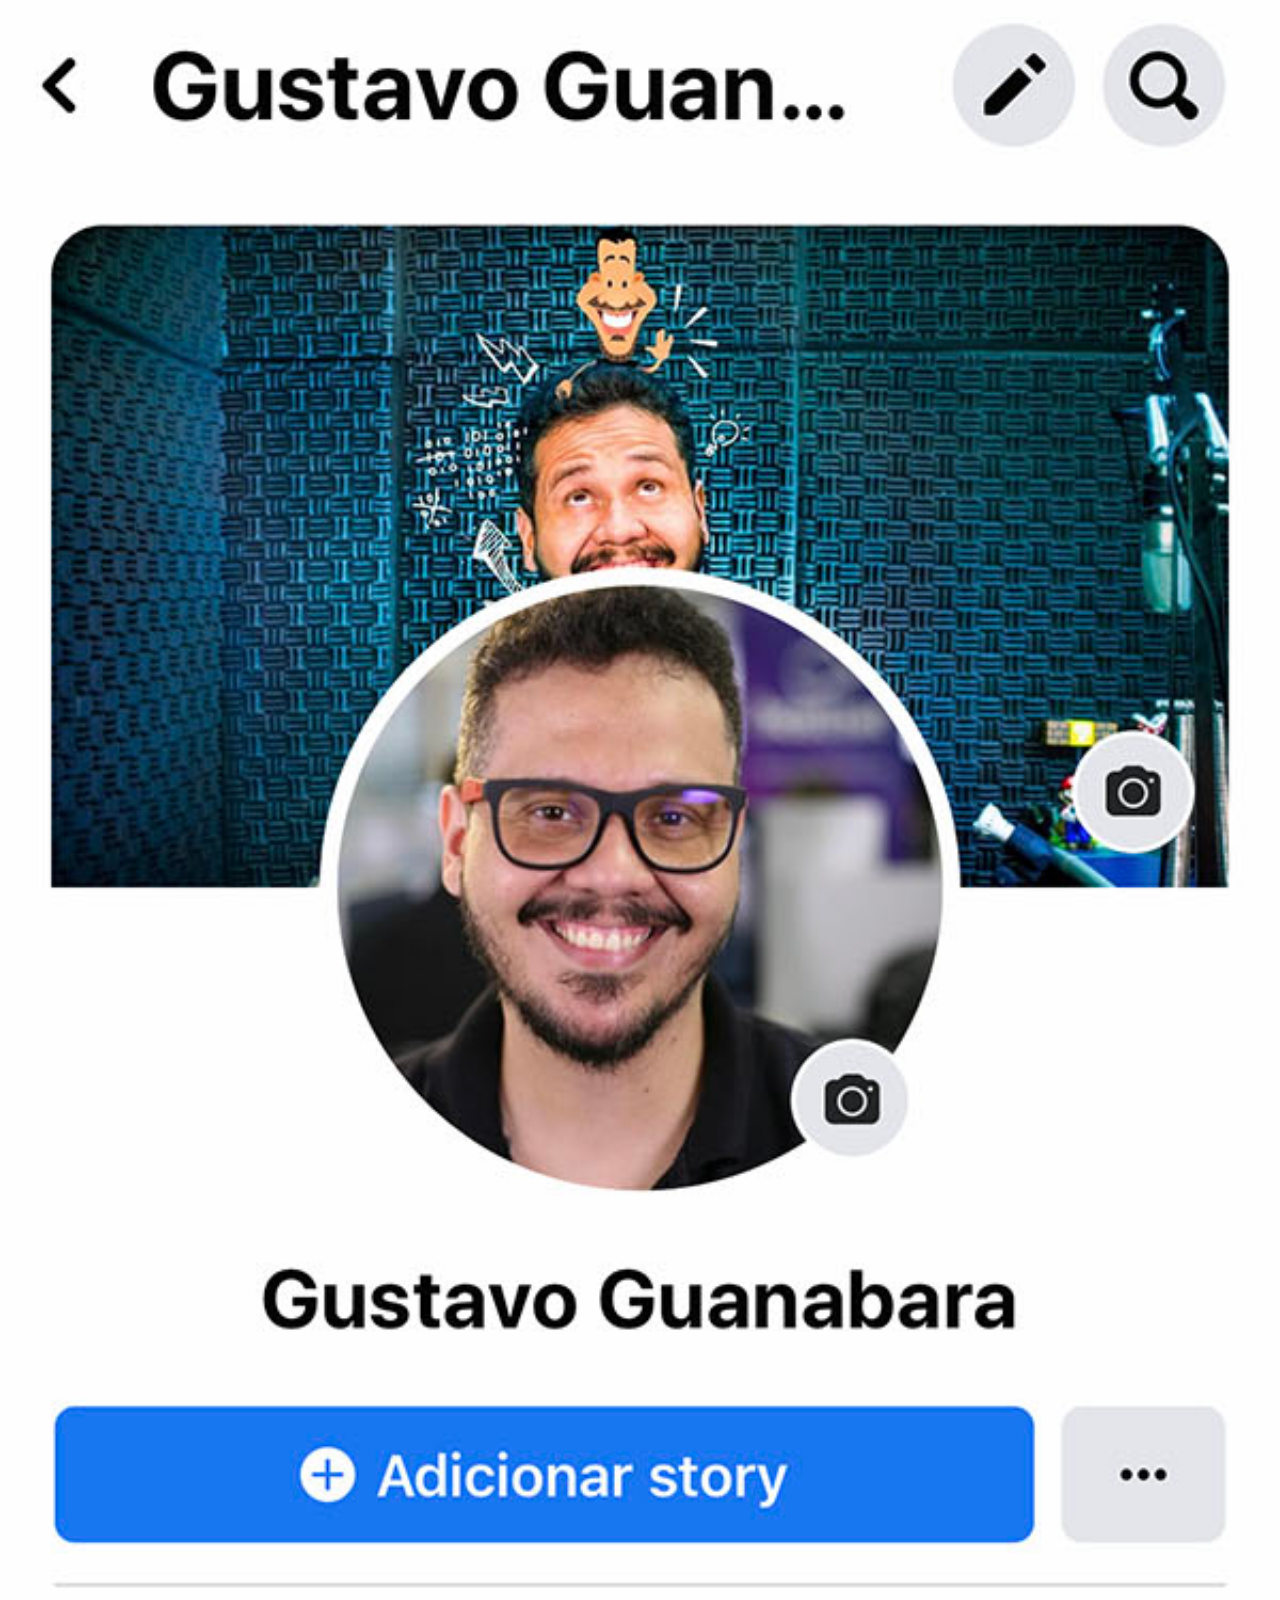
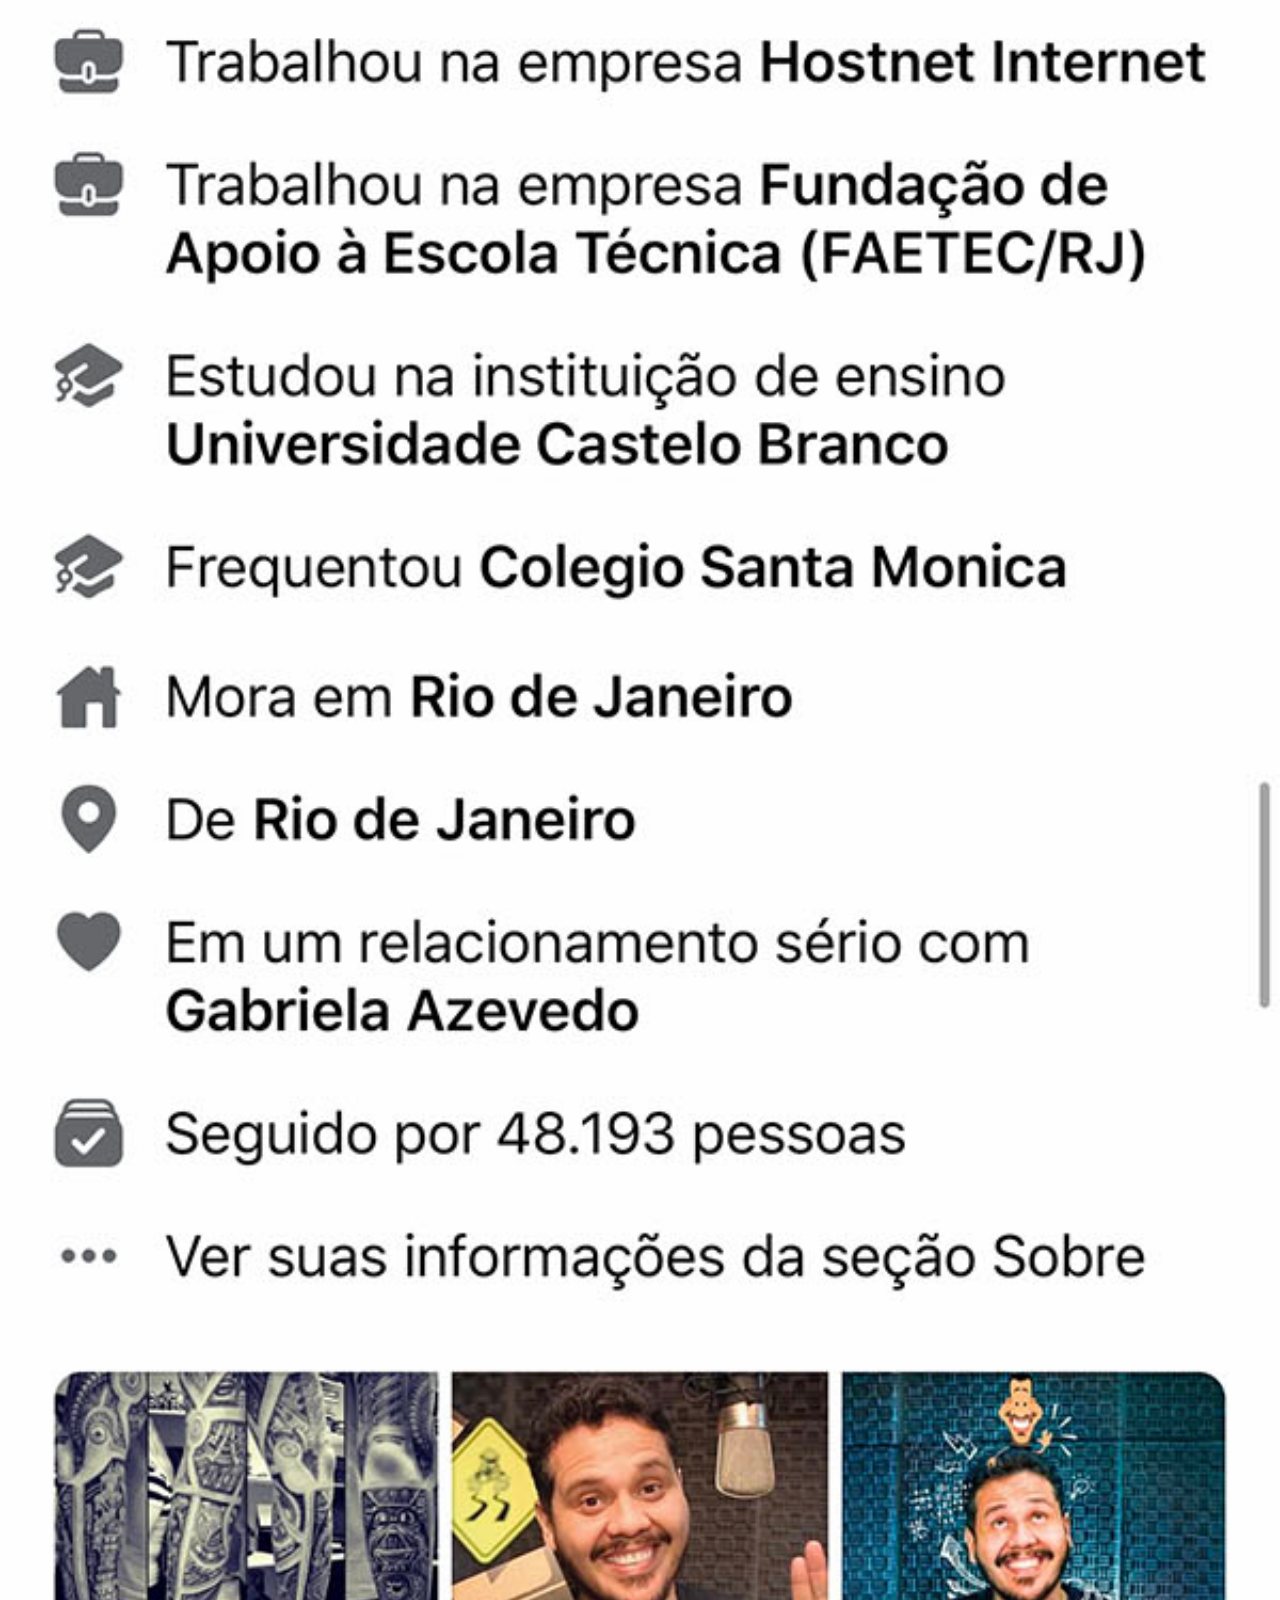
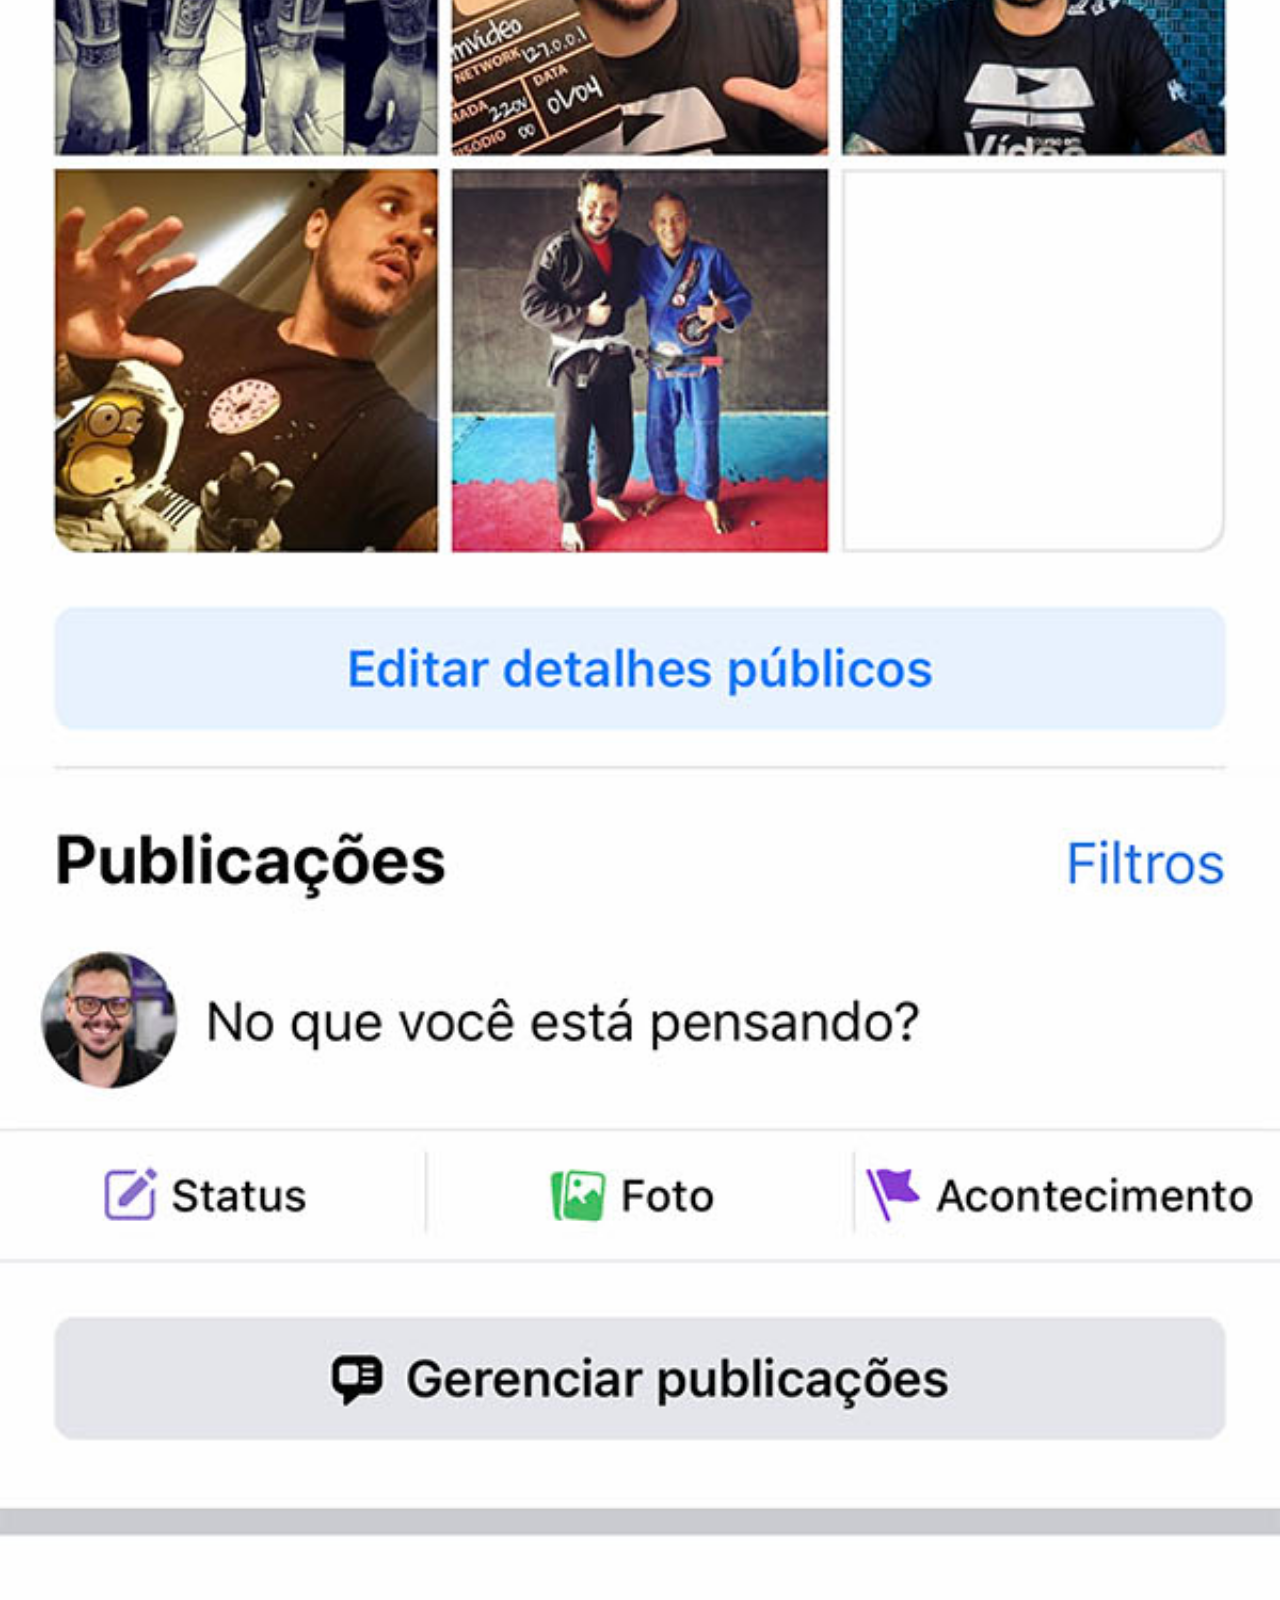
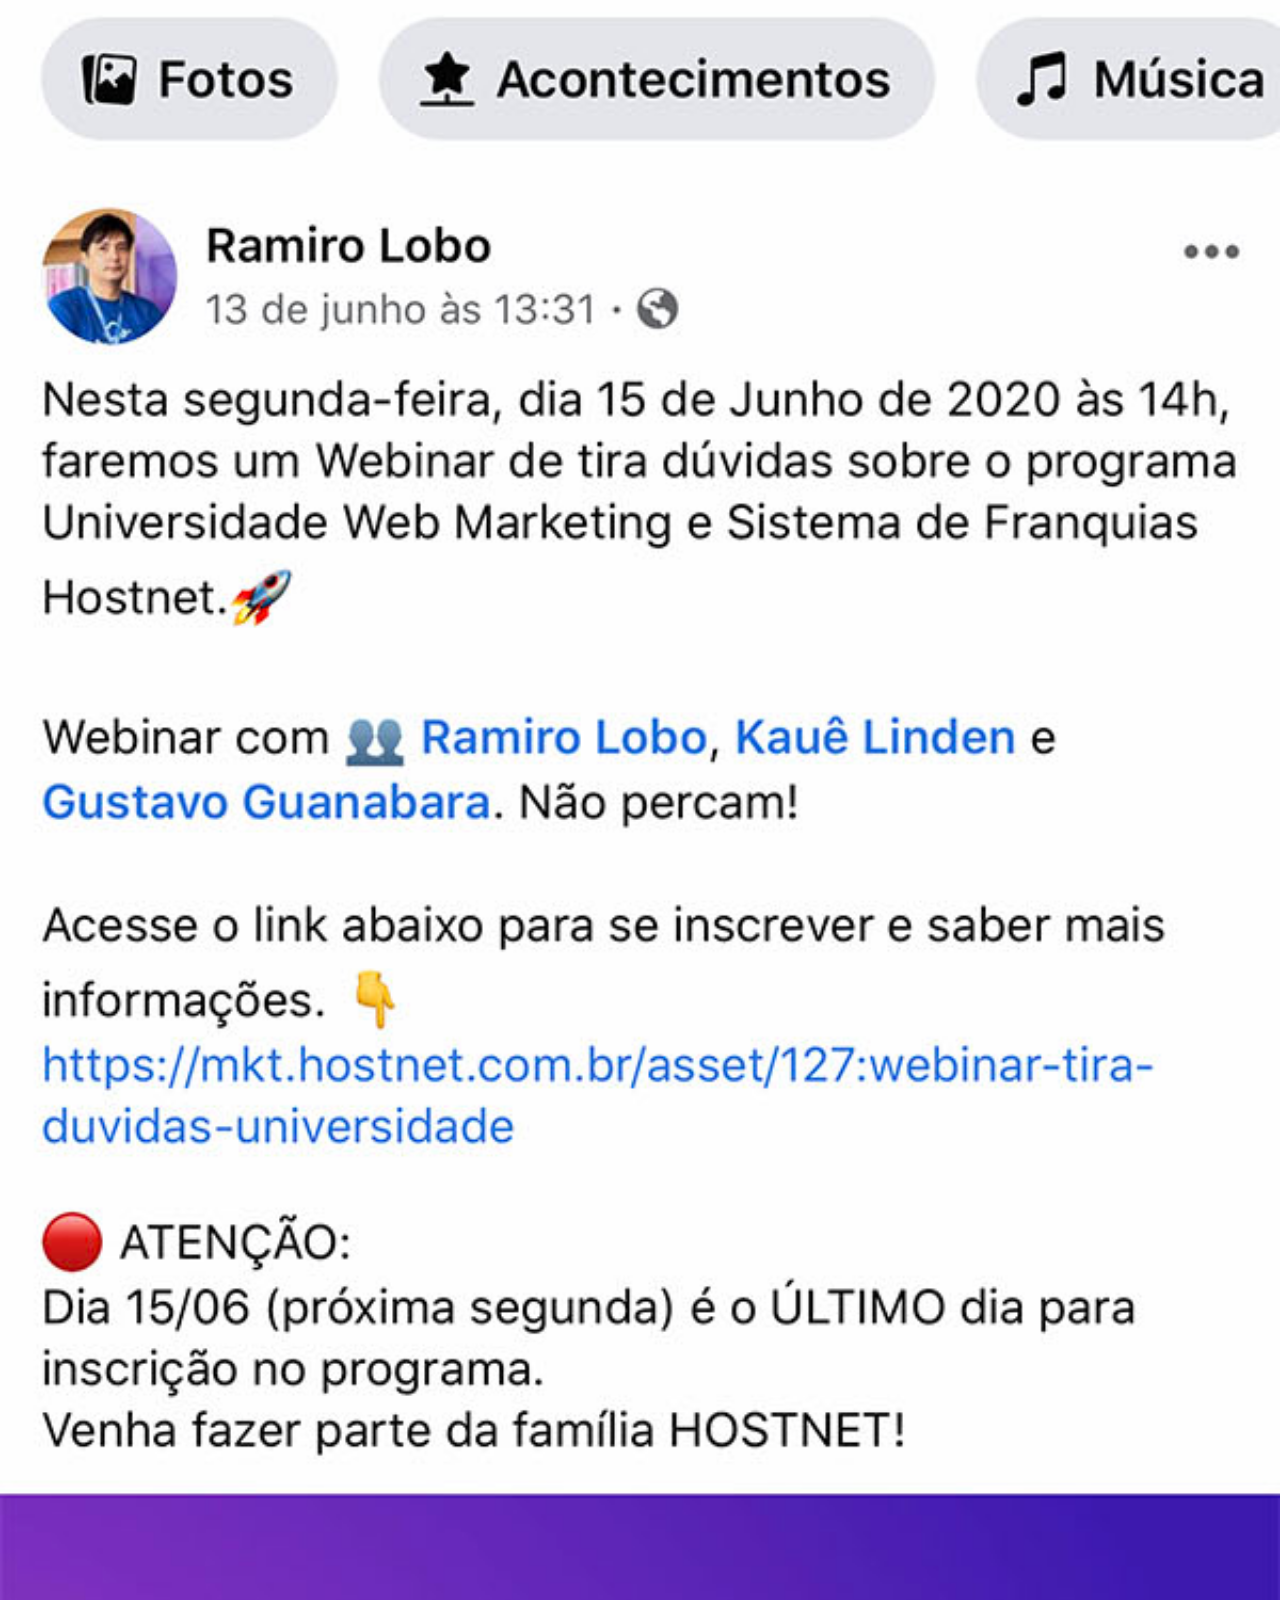
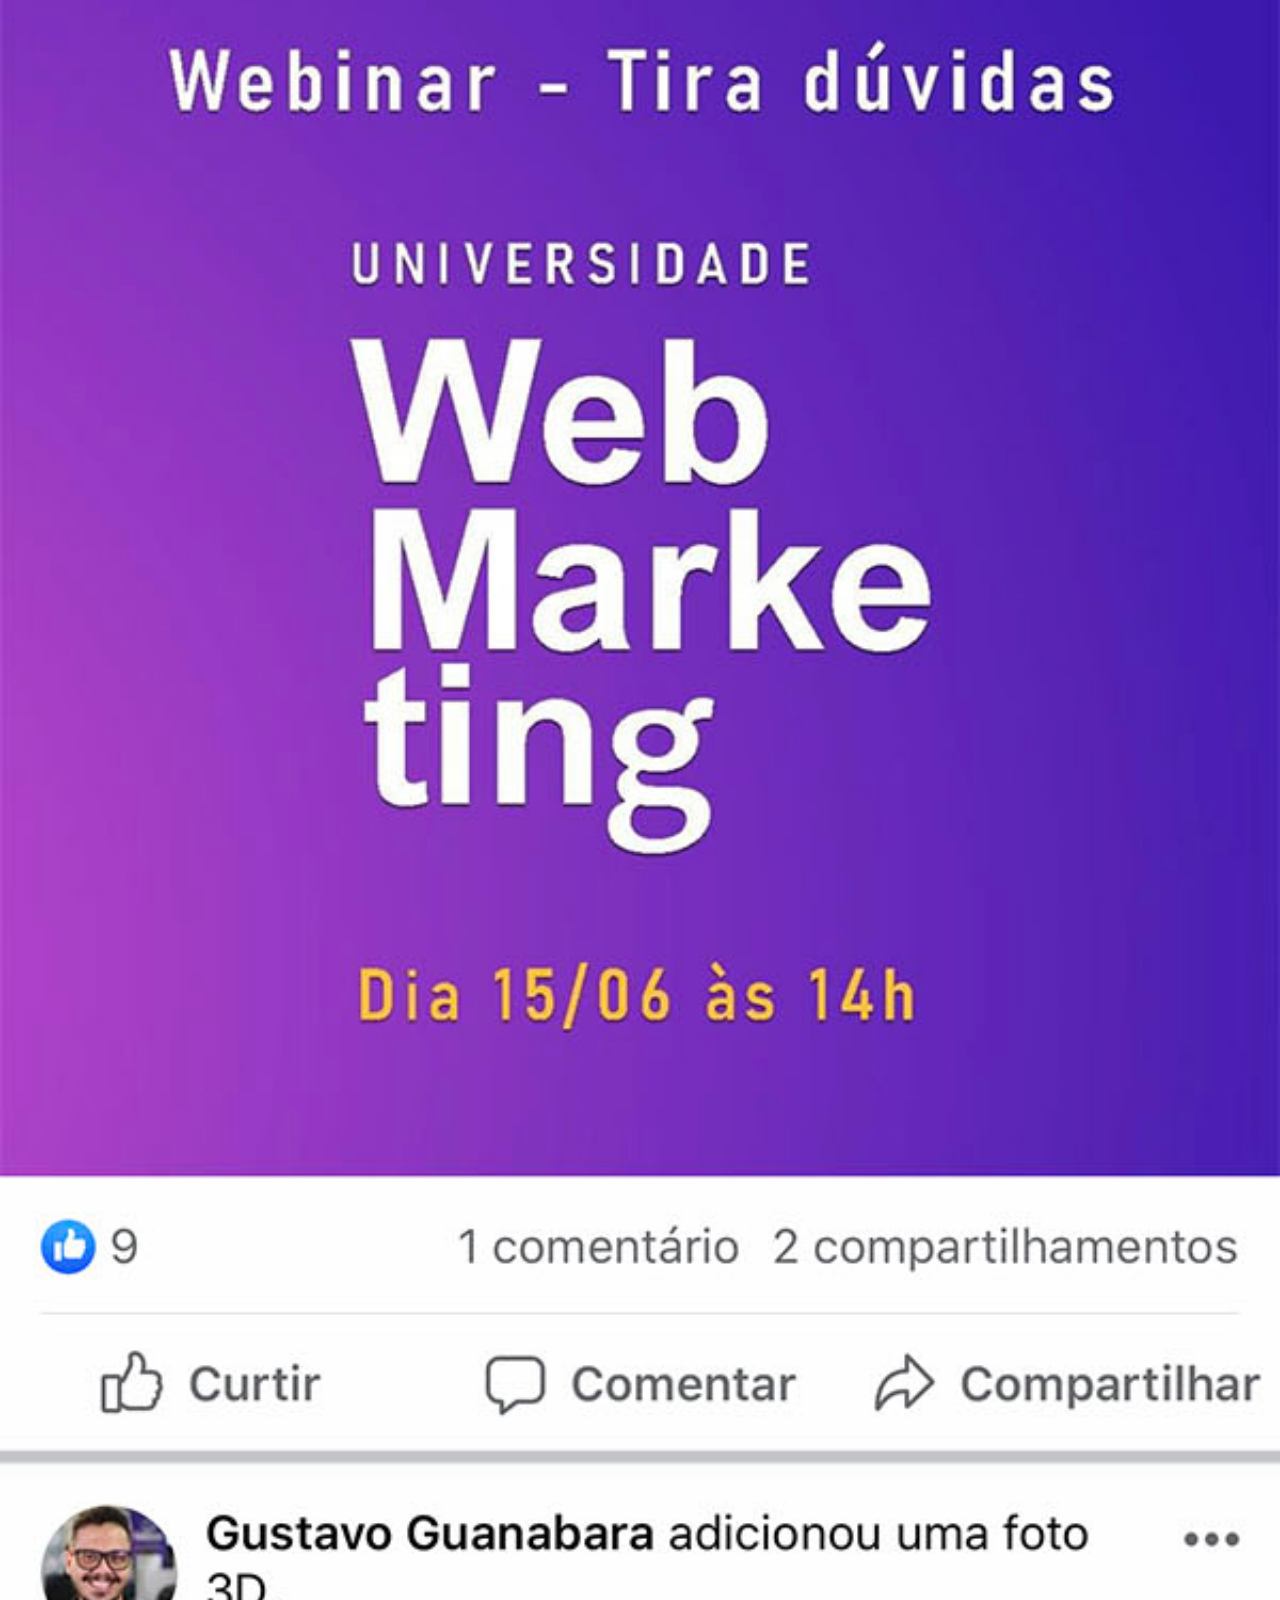
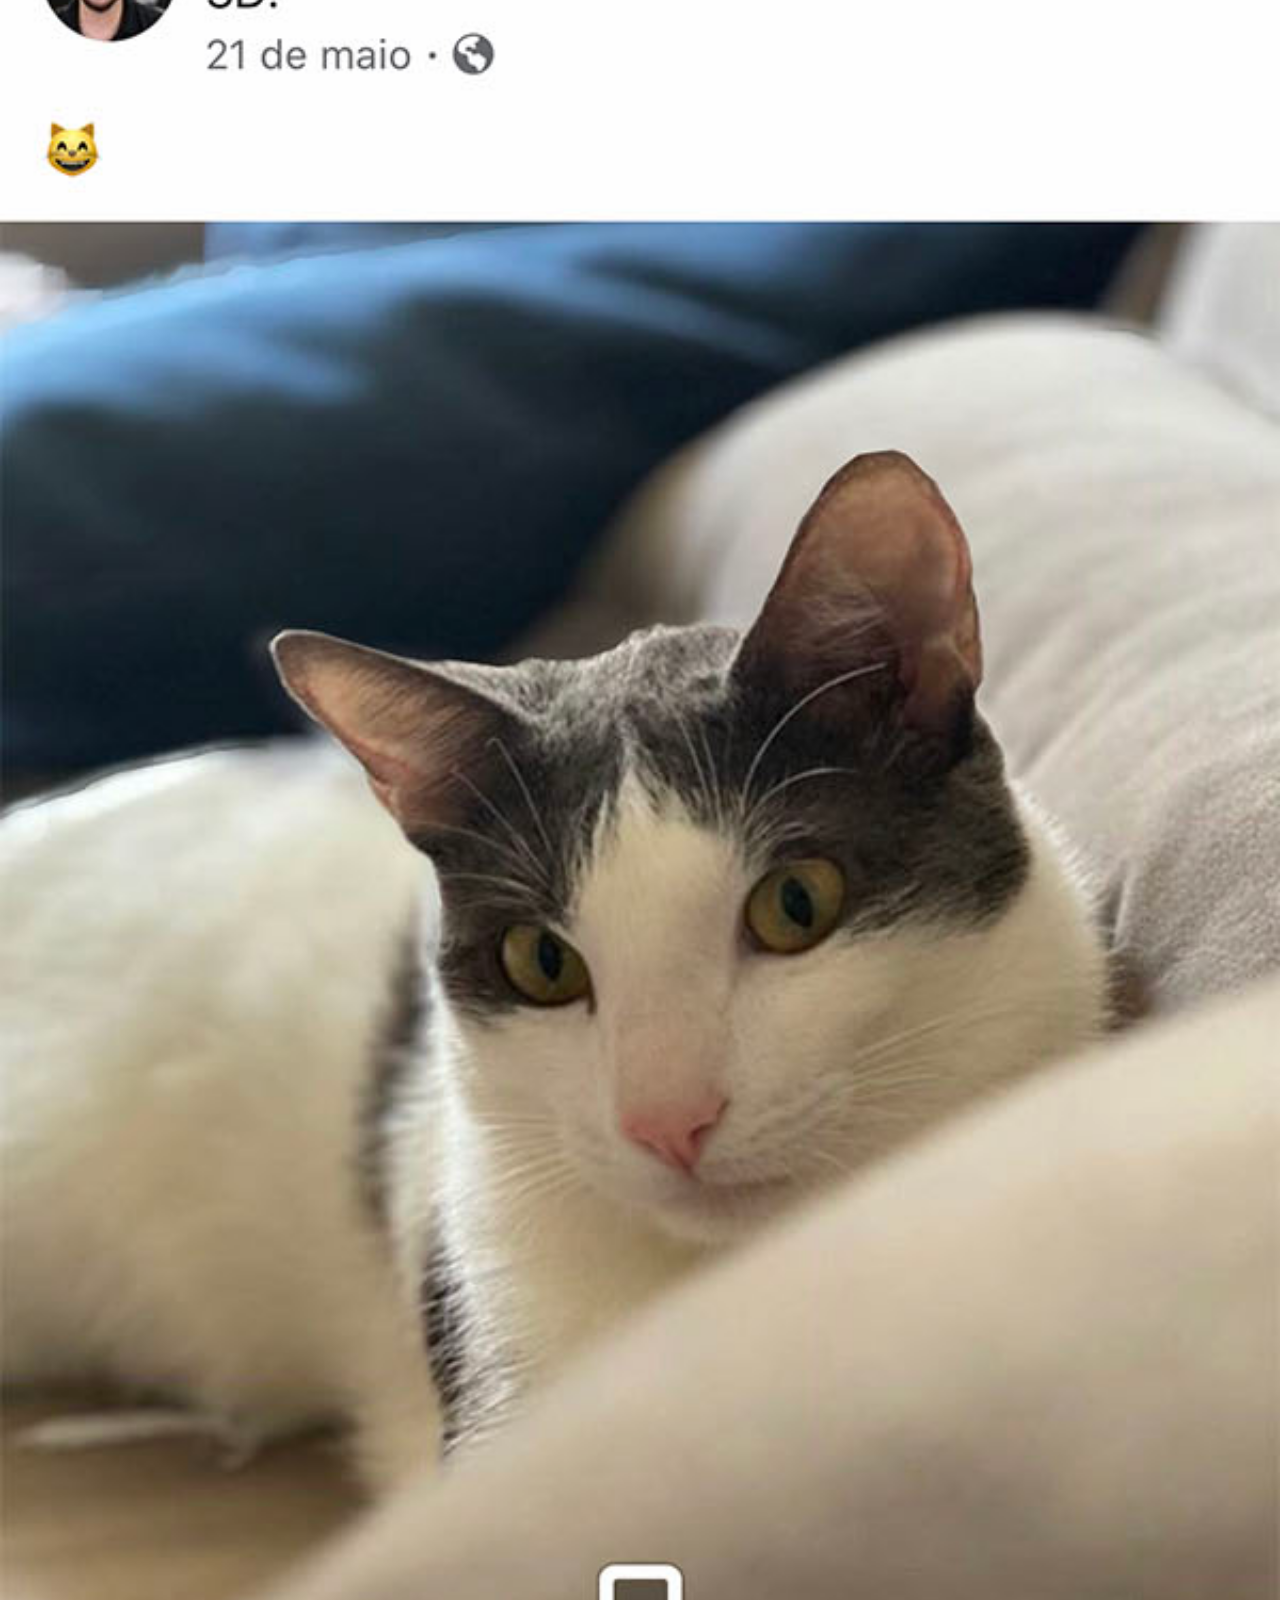
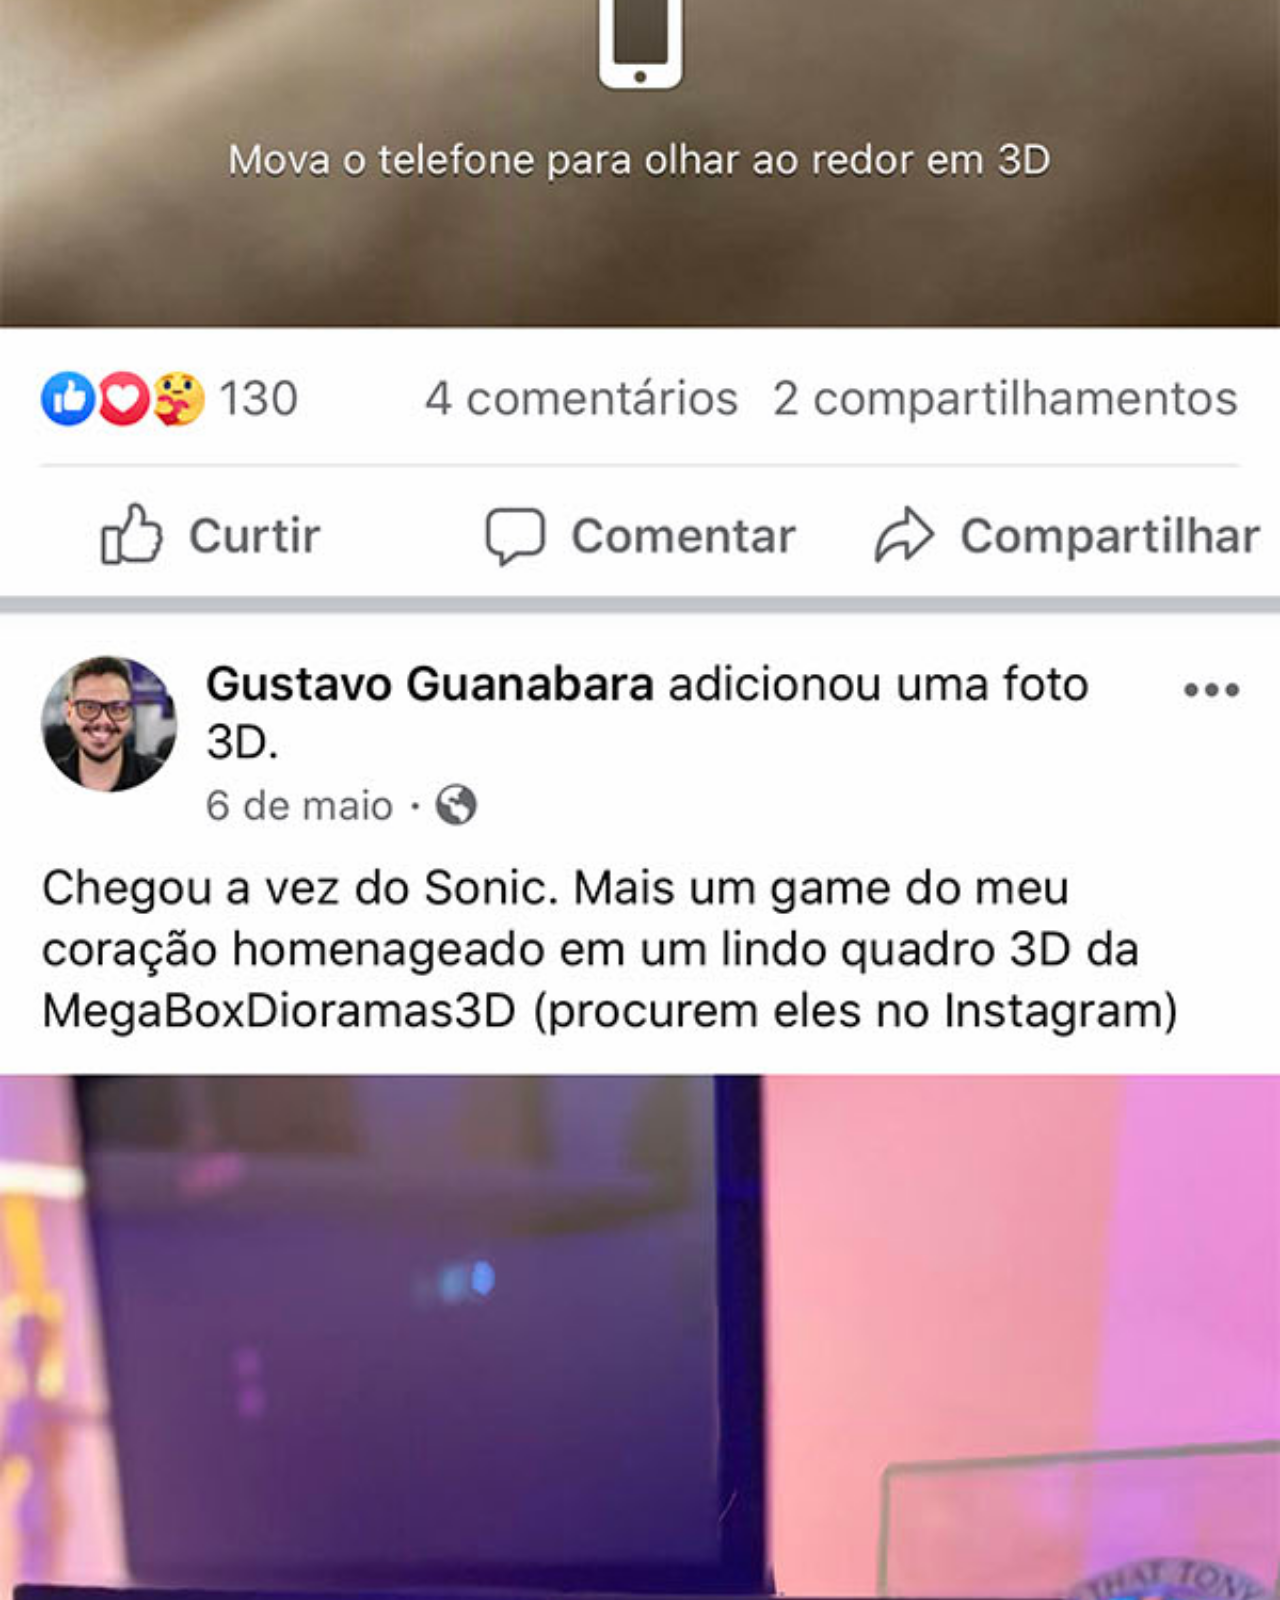
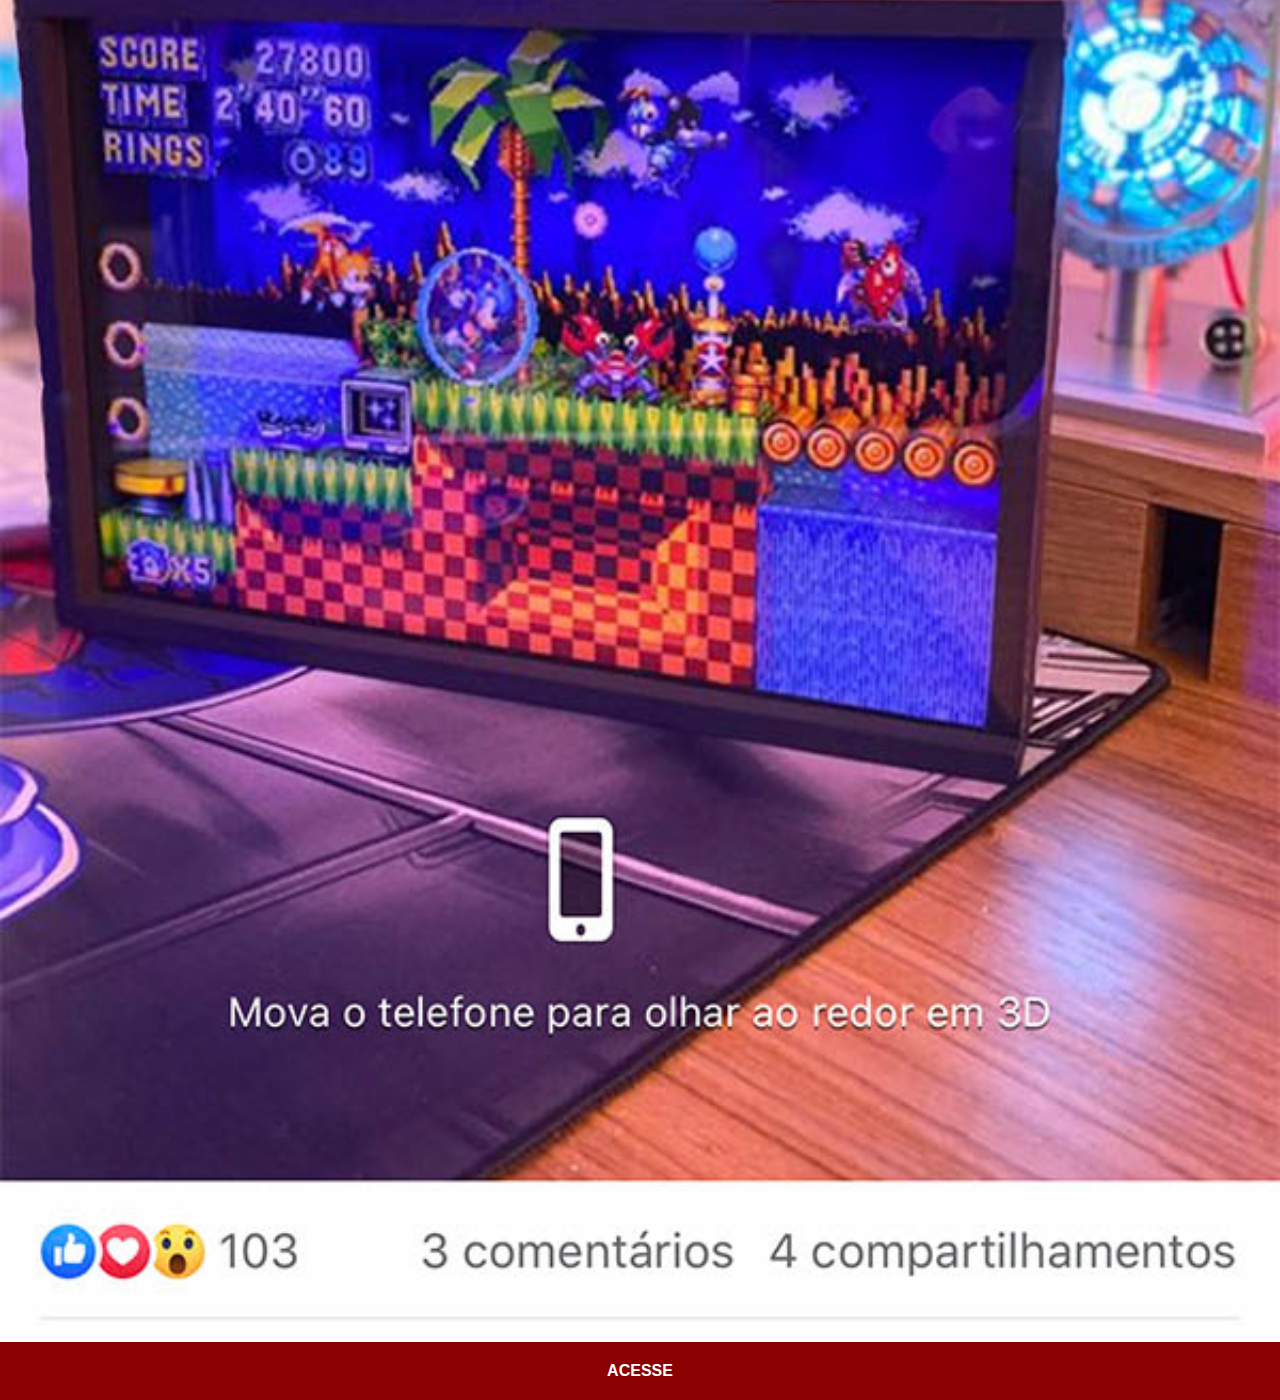
==== facebook.html @ 73effcc2 "ATUALIZAÇÕES" ====
<!DOCTYPE html>
<html lang="pt-br">
<head>
    <meta charset="UTF-8">
    <meta name="viewport" content="width=device-width, initial-scale=1.0">
    <link rel="stylesheet" href="estilos/social.css">
    <title>facebook</title>
</head>
<body>
    <img src="imagens/tela-facebook.jpg" alt="facebook">
    <a href="https://www.facebook.com/search/top?q=gustavo%20guanabara" target="_blank">ACESSE</a>
</body>
</html>
---- estilos/social.css ----
@charset "UTF-8";

*{
    margin: 0px;
    padding: 0px;
    font-family: Arial, Helvetica, sans-serif;

}
::-webkit-scrollbar{
    width:0px;
    height: 0px;
}
img{
    width: 100vw ;

}
a{
    display: block;
    background-color: darkred;
    color: white;
    padding: 20px;
    text-align: center;
    font-weight: bolder;
    text-decoration: none;
    }
    a:hover{
        background-color: red;
    }
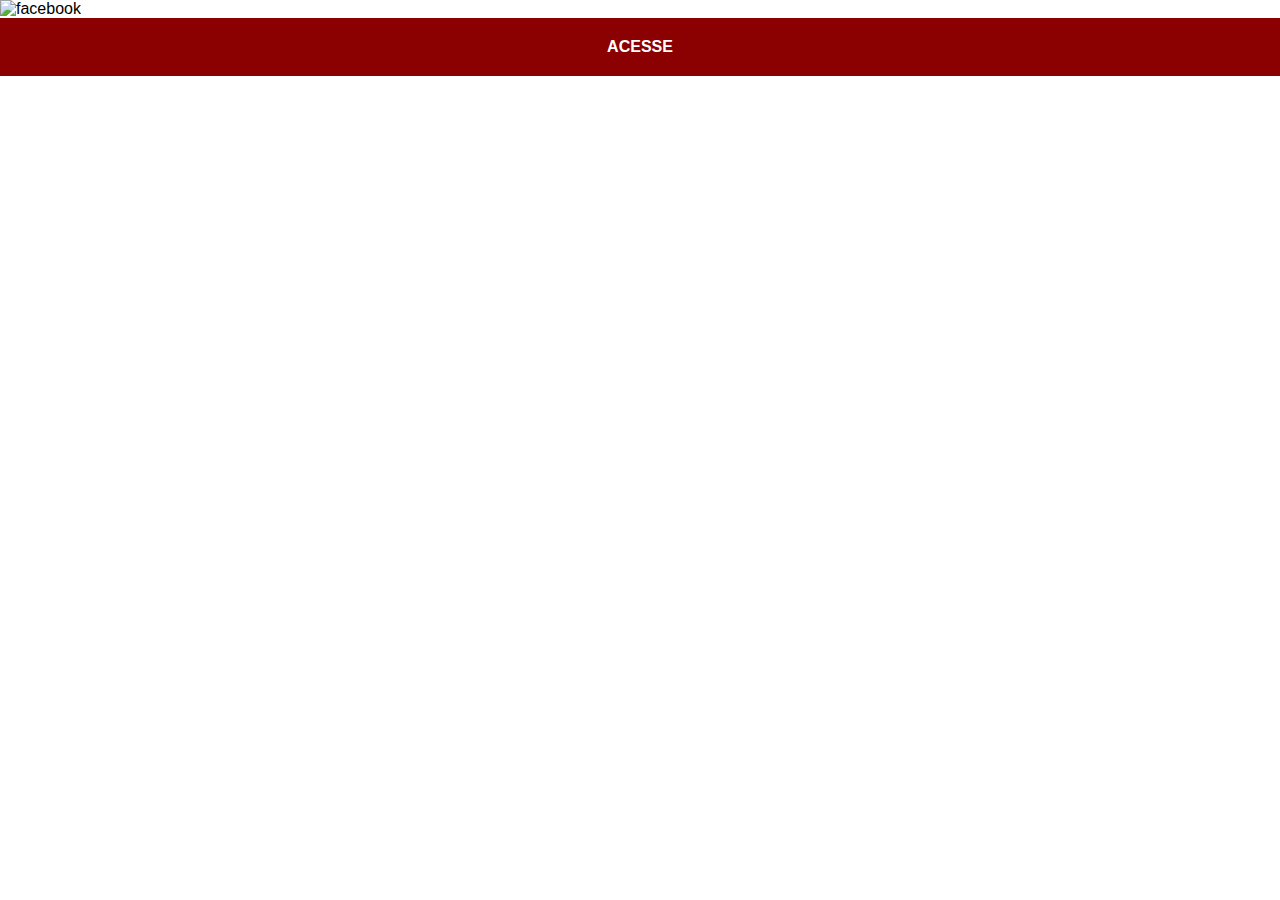
==== commit 1498f50d: "quase finalizando projeto" ====
--- a/facebook.html
+++ b/facebook.html
@@ -7,7 +7,7 @@
     <title>facebook</title>
 </head>
 <body>
-    <img src="imagens/tela-facebook.jpg" alt="facebook">
-    <a href="https://www.facebook.com/search/top?q=gustavo%20guanabara" target="_blank">ACESSE</a>
+    <img src="imagens/tela-facejohn.jpg" alt="facebook">
+    <a href="https://www.facebook.com/jonathanjenyfer/?locale=pt_BR" target="_blank">ACESSE</a>
 </body>
 </html>